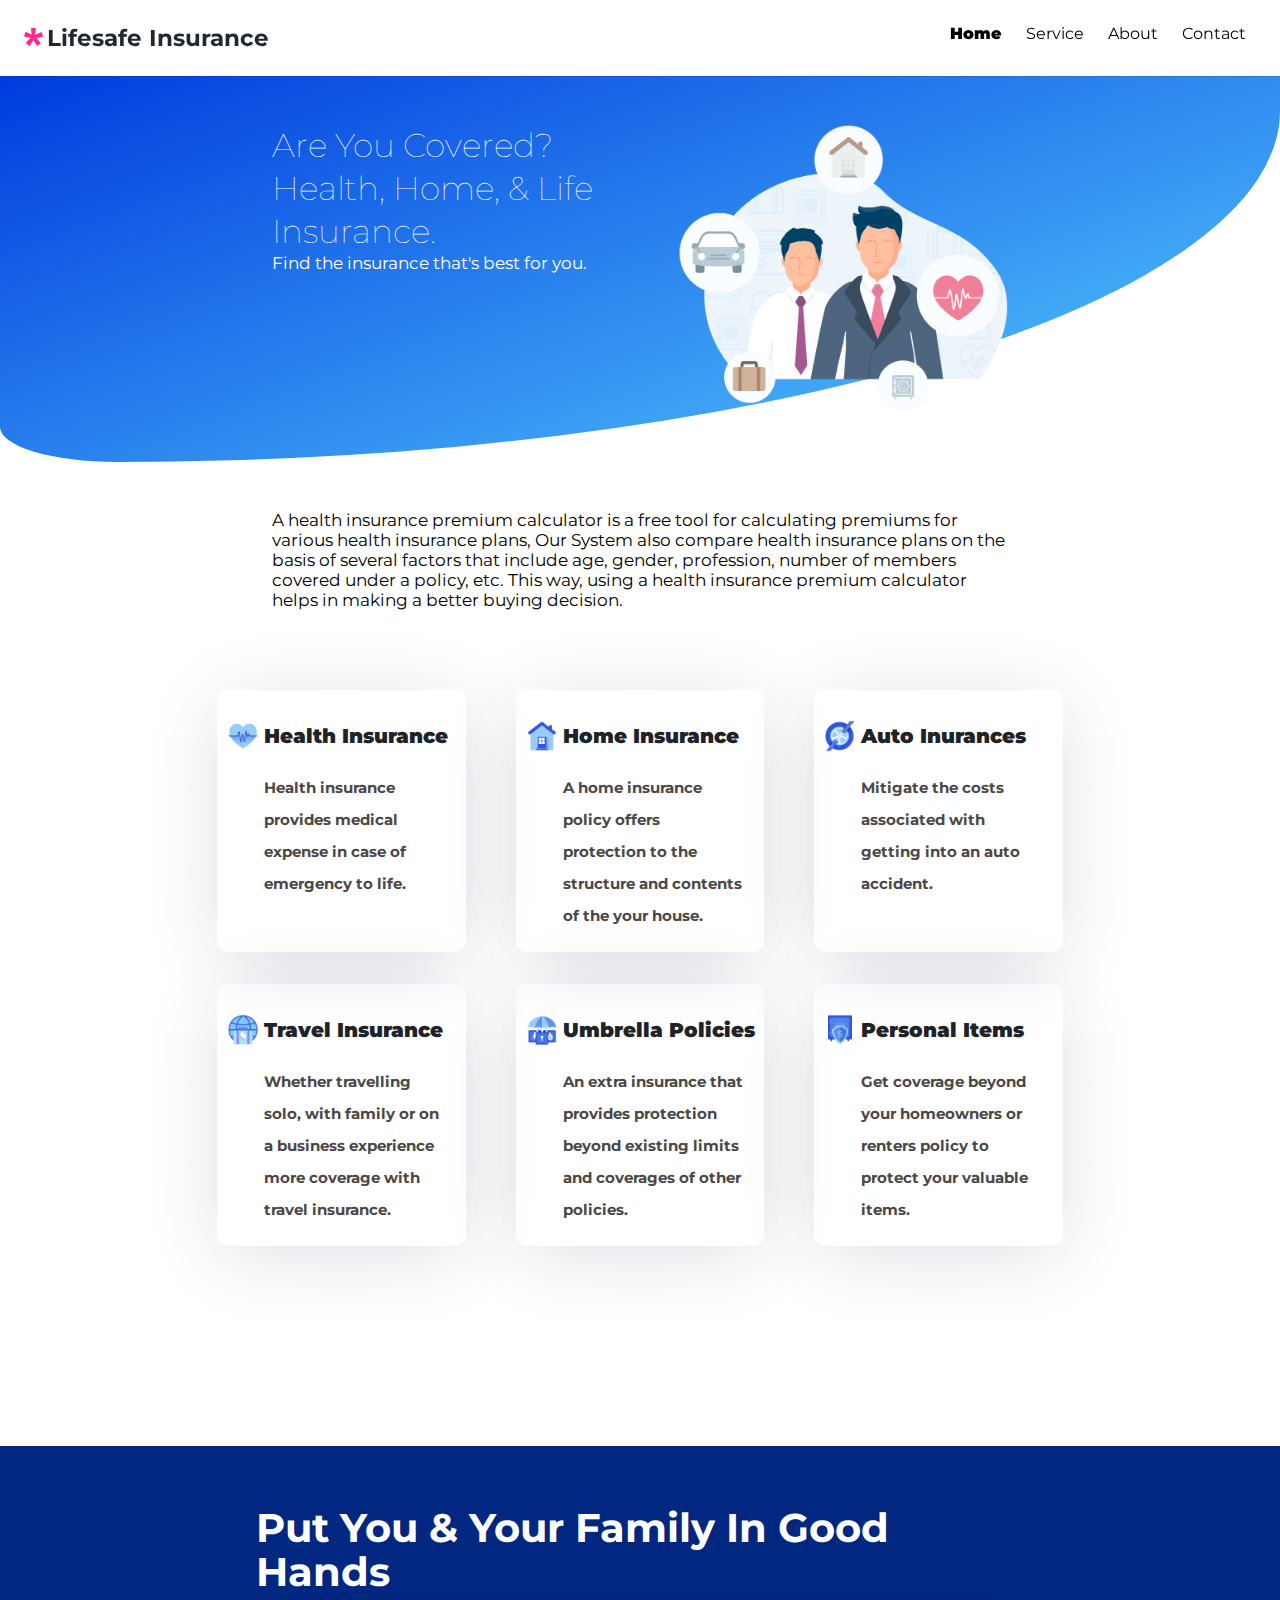
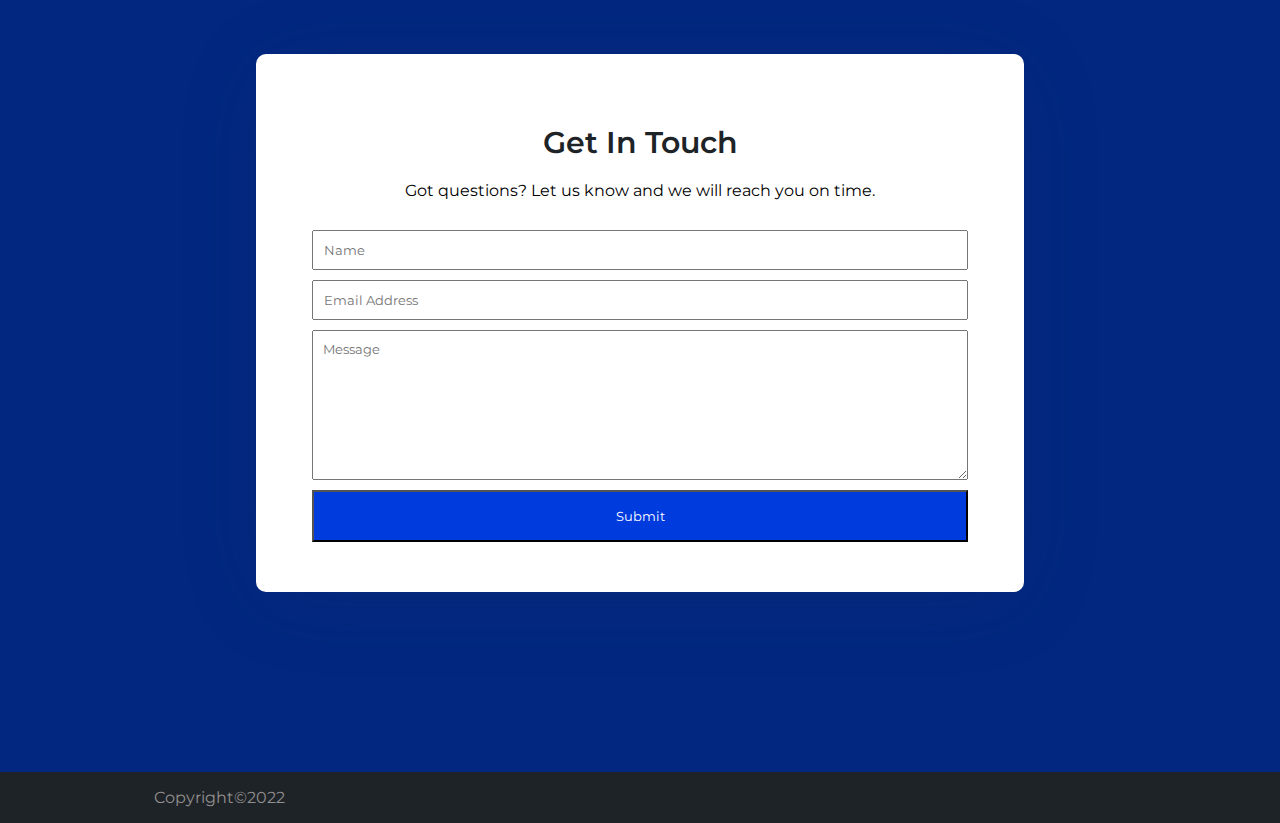
==== templates/index.html @ 5012a07f "Integrate with Flask" ====
<!DOCTYPE html>
<html lang="en">

<head>
    <meta charset="UTF-8" />
    <meta name="viewport" content="width=device-width, initial-scale=1.0" />
    <link rel="icon" href="../static/img/logo.png" />
    <link rel="stylesheet" href="../static/css/style.css" />
    <link href="https://fonts.googleapis.com/css2?family=Montserrat&display=swap" rel="stylesheet" />
    <title>Lifesafe Insurance | Home</title>
</head>

<body>
    <header>
        <img src="../static/img/logo.png" alt="Lifesafe-logo" class="logo" />
        <div class="brand-name">Lifesafe Insurance</div>

        <nav>
            <ul>
                <li class="active">
                    <a href="#">Home</a>
                </li>
                <li>
                    <a href="./service">Service</a>
                </li>
                <li>
                    <a href="./about">About</a>
                </li>
                <li>
                    <a href="./contact">Contact</a>
                </li>
            </ul>
        </nav>
    </header>

    <section class="entry-content">
        <div class="question">
            <h1>
                Are you covered?<br />
                Health, Home, & Life Insurance.
            </h1>
            <p>
                Find the insurance that's best for you.
            </p>
        </div>

        <img class="team" src="../static/img/team.png" alt="team" />
    </section>
    <div class="entry-content question" style="color: #000; background-image: none; background-color: #fff">
        <p>
                        A health insurance premium calculator is a free tool for calculating premiums for various health insurance plans, 
                        Our System also compare health insurance plans on the basis of several factors that include age, gender, profession, 
                        number of members covered under a policy, etc. This way, using a health insurance premium 
                        calculator helps in making a better buying decision.
                    </p>
          
        </div>
    <section class="insurances">

        <div class="card">
            <img src="../static/img/heart.png" alt="" />
            <div class="content">
                <div class="title">Health Insurance</div>
                <div class="description">
                    Health insurance provides medical expense in case of emergency to life.
                </div>
            </div>
        </div>

        <div class="card">
            <img src="../static/img/home.png" alt="Home" />
            <div class="content">
                <div class="title">Home Insurance</div>
                <div class="description">
                    A home insurance policy offers protection to the structure and
                    contents of the your house.
                </div>
            </div>
        </div>

        <div class="card">
            <img src="../static/img/auto.png" alt="" />
            <div class="content">
                <div class="title">Auto Inurances</div>
                <div class="description">
                    Mitigate the costs associated with getting into an auto accident.
                </div>
            </div>
        </div>

        <div class="card">
            <img src="../static/img/travel.png" alt="" />
            <div class="content">
                <div class="title">Travel Insurance</div>
                <div class="description">
                    Whether travelling solo, with family or on a business experience
                    more coverage with travel insurance.
                </div>
            </div>
        </div>

        <div class="card">
            <img src="../static/img/umbrella.png" alt="" />
            <div class="content">
                <div class="title">Umbrella Policies</div>
                <div class="description">
                    An extra insurance that provides protection beyond existing limits
                    and coverages of other policies.
                </div>
            </div>
        </div>

        <div class="card">
            <img src="../static/img/personal.png" alt="" />
            <div class="content">
                <div class="title">Personal Items</div>
                <div class="description">
                    Get coverage beyond your homeowners or renters policy to protect
                    your valuable items.
                </div>
            </div>
        </div>
    </section>

    <div class="edge"></div>

    <section class="contact">
        <h2>Put you & your family in good hands</h2>
        <div class="form-container">
            <h2>Get in touch</h2>
            <p>Got questions? Let us know and we will reach you on time.</p>

            <form>
                <label for="name-input">Name</label>
                <input id="name-input" placeholder="Name" type="text" required />
                <label for="email-input">Email Address</label>
                <input id="email-input" placeholder="Email Address" type="email" required />
                <label for="message-input"></label>
                <textarea name="message" placeholder="Message" id="message-input" required></textarea>
                <input type="submit" id="submit-button" role="button" />
            </form>
        </div>
    </section>

    <footer>
        Copyright&copy;2022
    </footer>
</body>

</html>
---- static/css/style.css ----
* {
  box-sizing: border-box;
  margin: 0;
  padding: 0;
  font-family: "Montserrat", Arial, sans-serif;
}

header {
  background-color: #fff;
  padding: 1em;
  padding-left: 1.5em;
  box-shadow: 0 1px 0 rgba(0, 0, 0, 0.1);
  top: 0;
  z-index: 10;
}

@media screen and (min-width: 900px) {
  header {
    position: sticky;
    padding: 1.5em;
  }
}

.brand-name {
  font-size: 23px;
  display: inline;
  font-weight: bolder;
  color: #20292f;
}

.logo {
  display: inline;
  max-height: 18px;
}

nav {
  float: right;
}

@media screen and (max-width: 700px) {
  nav {
    float: none;
  }
  header {
    text-align: center;
    vertical-align: baseline;
  }
}
nav > ul {
  list-style: none;
}

nav li {
  text-indent: 0;
  display: inline;
  padding: 10px;
}

nav a {
  color: #000;
  text-decoration: none;
}

.active {
  font-weight: 900;
}

.entry-content {
  background-color: #003bde;
  background-image: linear-gradient(160deg, #003bde 0%, #58d0ff 100%);
  margin: 0;
  color: #fff;
  padding: 2em;
  padding-top: 3em;
  padding-bottom: 3em;
  display: flex;
  flex-direction: column;
  flex-grow: 1;
  border-radius: 0 0 50% 0;
}

@media screen and (min-width: 1100px) {
  .entry-content {
    padding-left: 17em;
    padding-right: 17em;
    flex-direction: row;
    columns: 2;
    border-radius: 0 0 150% 15%;
  }
}

.question > h1 {
  font-size: 33px;
  font-weight: lighter;
  line-height: 1.3em;
  text-transform: capitalize;
}

.question p {
  font-size: 17px;
}

.question .button {
  padding: 1em;
  background-color: #003bde;
  margin-top: 40px;
  display: inline-block;
}

.button a {
  color: #fff;
  text-decoration: none;
  text-transform: uppercase;
}

.button a:visited {
  color: #fff;
}

.team {
  width: 80%;
  animation: grow 1.5s linear;
  animation-fill-mode: forwards;
  user-select: none;
}

@media screen and (min-width: 900px) {
  .team {
    width: 45%;
  }
}

@keyframes grow {
  from {
    transform: scale(0.5);
    opacity: 0;
  }
  to {
    transform: scale(1);
    opacity: 1;
  }
}

.card {
  display: flex;
  flex-direction: row;
  box-shadow: 0px 10px 80px -10px rgba(44, 54, 92, 0.2);
  line-height: 2em;
  border-radius: 10px;
  margin-top: 2em;
  /* background-image: linear-gradient(30deg,#003bde ,#003bde 5%,white 10%,white 90%,#003bde 100%, #003bde 100%); */
}

.card img {
  height: 32px;
  width: 32px;
  margin: 30px 5px 10px 10px;
}

.card .title {
  padding-top: 30px;
  font-size: 20px;
  font-weight: 900;
  color: #1e2327;
}

.insurances {
  width: 80%;
  margin: auto;
  display: grid;
}

@media screen and (min-width: 900px) {
  .insurances {
    grid-template-columns: 1fr 1fr 1fr;
    max-width: 70vw;
  }

  .card {
    margin-right: 25px;
    margin-left: 25px;
  }
}
.description {
  color: rgb(75, 71, 71);
  font-weight: bold;
  padding: 20px 20px 20px 0;
  font-size: 15px;
}

#reviews-wrapper h2 {
  margin-top: 60px;
  font-size: 30px;
  font-weight: bolder;
  text-align: center;
  line-height: 40px;
}

#reviews-wrapper {
  margin: auto;
}

@media screen and (min-width: 900px) {
  #reviews-wrapper {
    width: 50vw;
  }
}

.review {
  box-shadow: 0px 10px 80px -10px rgba(44, 54, 92, 0.2);
  padding: 15px;
  line-height: 1.5em;
  display: flex;
  flex-direction: column;
  align-items: center;
  margin: 40px 10% 40px 10%;
}

.review > img {
  height: 80px;
  width: 80px;
  margin: 20px;
  border-radius: 50%;
}

.review > blockquote {
  color: rgb(27, 26, 26);
  font-weight: bold;
  text-indent: none;
  padding: 20px;
}
.review > .name {
  font-weight: bolder;
  margin: 20px;
}

.review > .name::before {
  content: "~";
}

@media screen and (min-width: 900px) {
}

.edge {
  margin: 0;
  padding: 0;
  height: 130px;
  position: relative;
  background-image: url("../static/img/half-hex.svg");
  background-size: 100% 100%;
  background-repeat: no-repeat;
  outline: 0px;
}

@media screen and (min-width: 900px) {
  .edge {
    height: 200px;
  }
}

.contact {
  background-color: #012780;
  background-image: url("../static/img/2hex.png");
  background-size: 100% auto;
  background-repeat: no-repeat;
  max-width: 100vw;
  padding-bottom: 20vh;
}

.contact > h2 {
  color: #fff;
  padding: 60px;
  padding-left: 0;
  font-size: 40px;
  font-weight: bolder;
  text-transform: capitalize;
  line-height: 110%;
  width: 80%;
  margin: auto;
}

@media screen and (min-width: 900px) {
  .contact > h2 {
    width: 60%;
  }
}

.form-container {
  width: 80vw;
  padding: 20px;
  padding-bottom: 50px;
  margin: auto;
  background-color: #fff;
  box-shadow: 0px 10px 80px -10px rgba(44, 54, 92, 0.2);
  border-radius: 10px;
}

.form-container p {
  margin: auto;
  text-align: center;
}
@media screen and (min-width: 900px) {
  .form-container {
    width: 60vw;
  }
}

.form-container > h2 {
  font-size: 30px;
  font-weight: 600;
  margin-top: 50px;
  text-align: center;
  padding: 0;
  margin-left: auto;
  margin-right: auto;
  color: #1e2327;
  text-transform: capitalize;
}

.form-container > p {
  padding: 20px;
}

form {
  width: 90%;
  margin: auto;
}
form > label {
  display: none;
}

form > input,
form > textarea {
  width: 100%;
  margin: auto;
  margin-top: 10px;
  margin-bottom: 10px;
  display: block;
  padding: 10px;
  outline: rgb(75, 71, 71);
}

form > textarea {
  height: 150px;
}

textarea::-webkit-scrollbar {
  display: none;
}

form > #submit-button {
  background-color: #003bde;
  color: #fff;
  outline: none;
  padding: 16px;
  margin: 0;
  text-align: center;
}

footer {
  color: rgb(148, 144, 144);
  background-color: #1e2327;
  padding: 1em;
}

@media screen and (min-width: 900px) {
  footer {
    padding-left: 12%;
  }
}
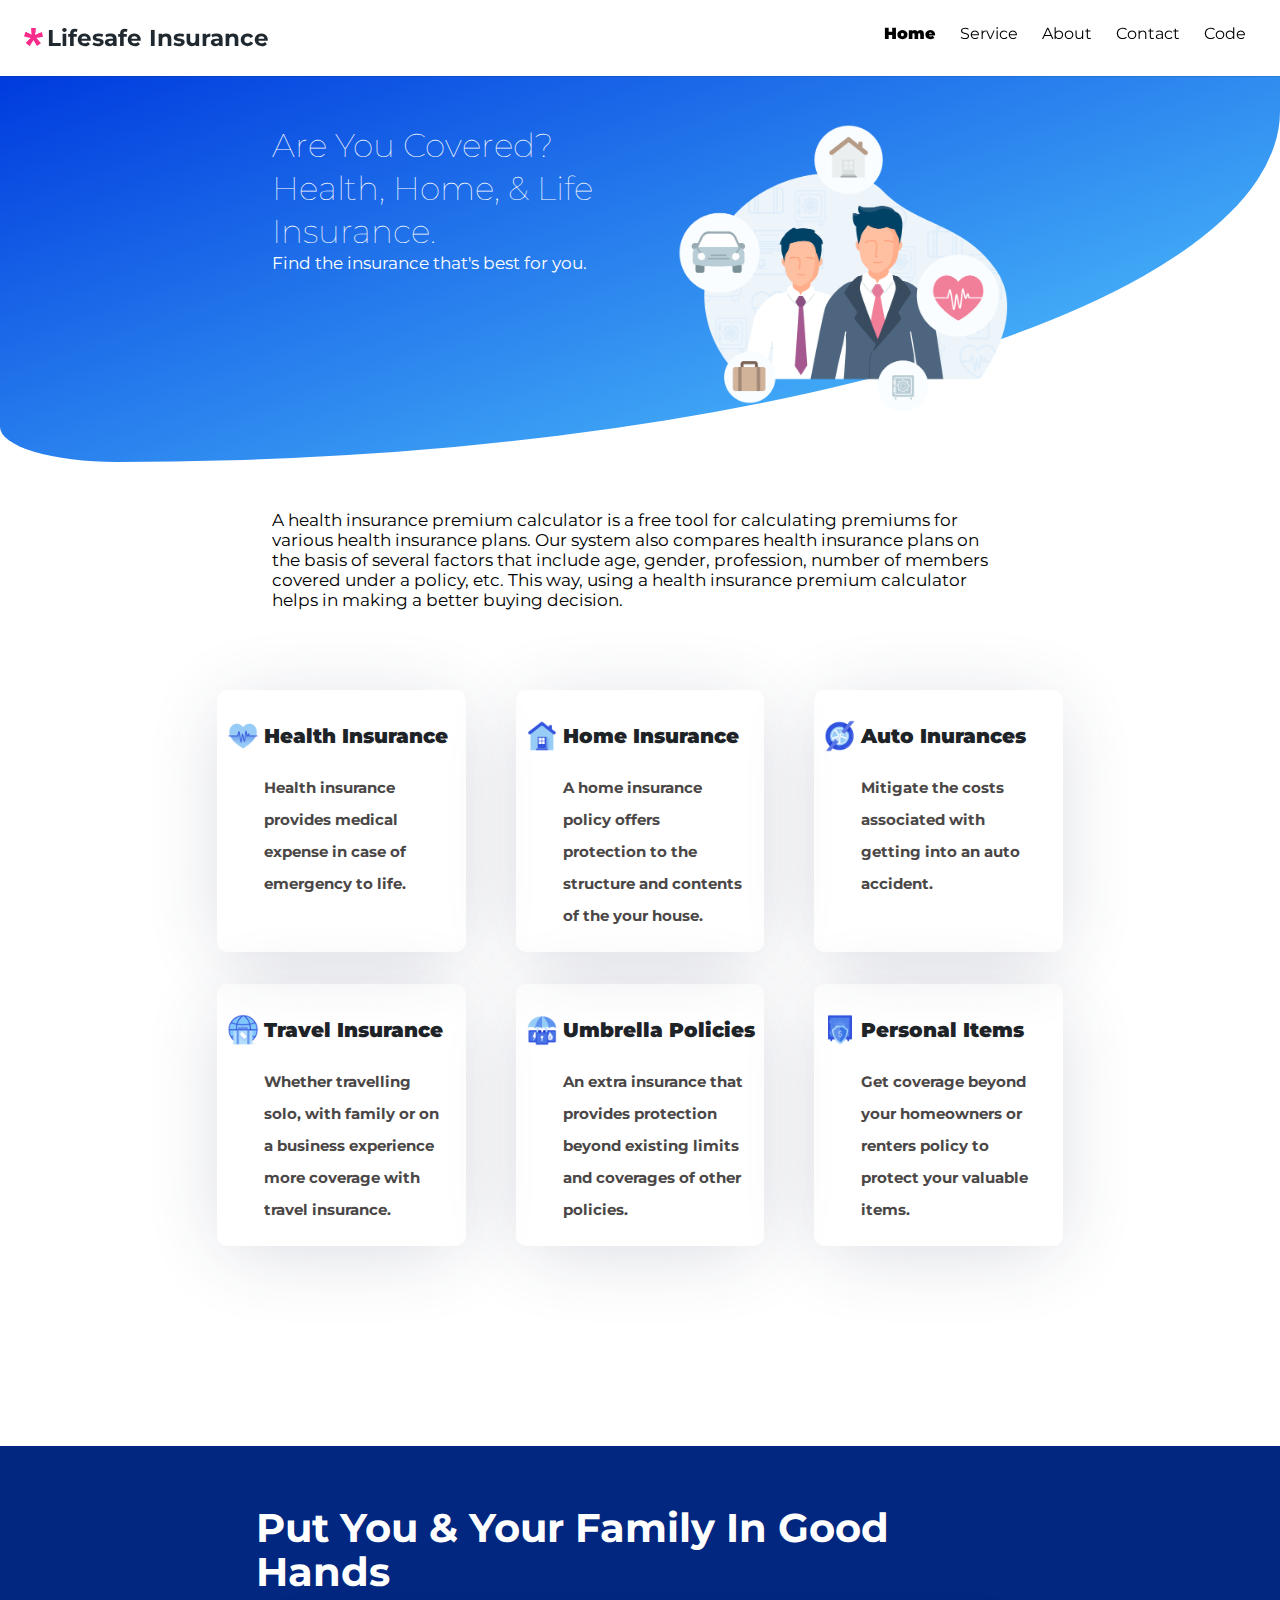
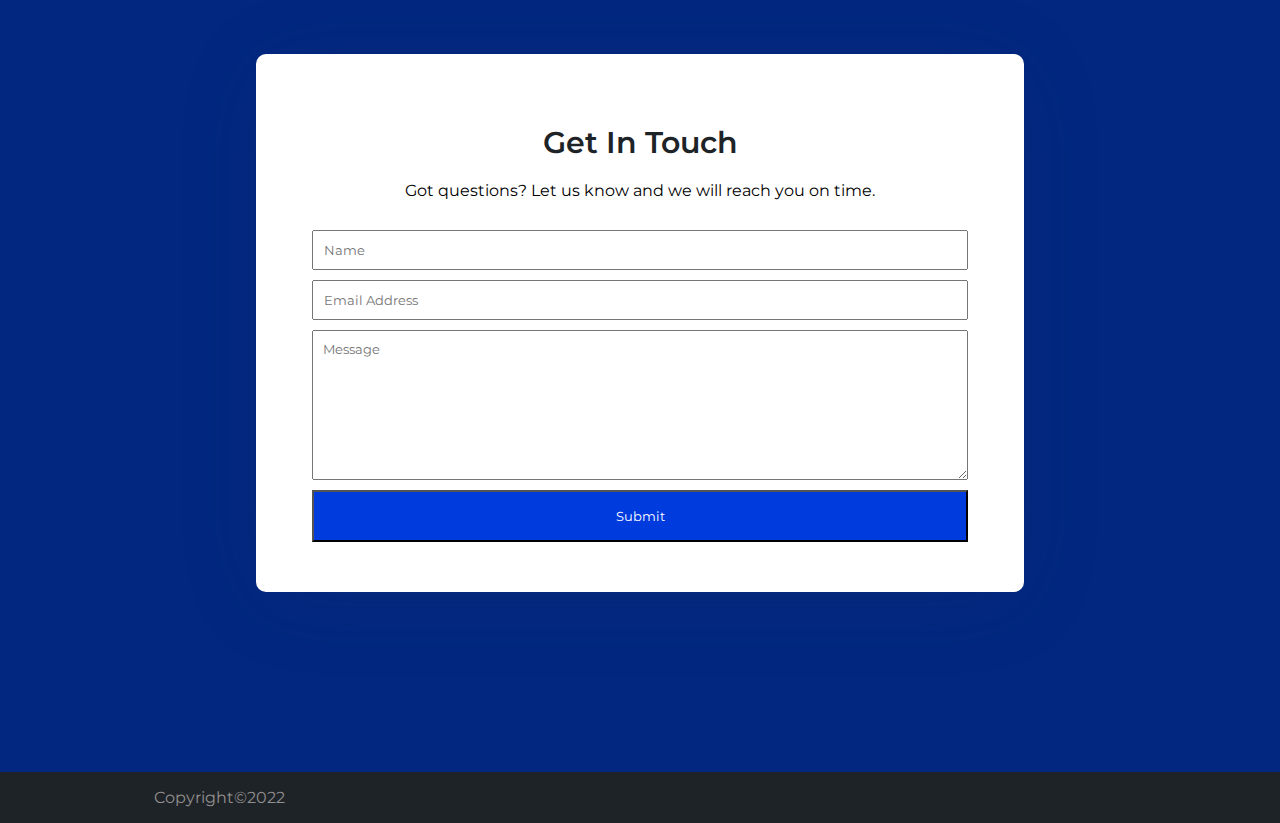
==== commit 1c8a812d: "Add Code Repo Link" ====
--- a/templates/index.html
+++ b/templates/index.html
@@ -29,6 +29,9 @@
                 <li>
                     <a href="./contact">Contact</a>
                 </li>
+                <li>
+                    <a href="https://github.com/kunalagra/personalInsurance">Code</a>
+                </li>
             </ul>
         </nav>
     </header>
@@ -48,8 +51,8 @@
     </section>
     <div class="entry-content question" style="color: #000; background-image: none; background-color: #fff">
         <p>
-                        A health insurance premium calculator is a free tool for calculating premiums for various health insurance plans, 
-                        Our System also compare health insurance plans on the basis of several factors that include age, gender, profession, 
+                        A health insurance premium calculator is a free tool for calculating premiums for various health insurance plans. 
+                        Our system also compares health insurance plans on the basis of several factors that include age, gender, profession, 
                         number of members covered under a policy, etc. This way, using a health insurance premium 
                         calculator helps in making a better buying decision.
                     </p>
